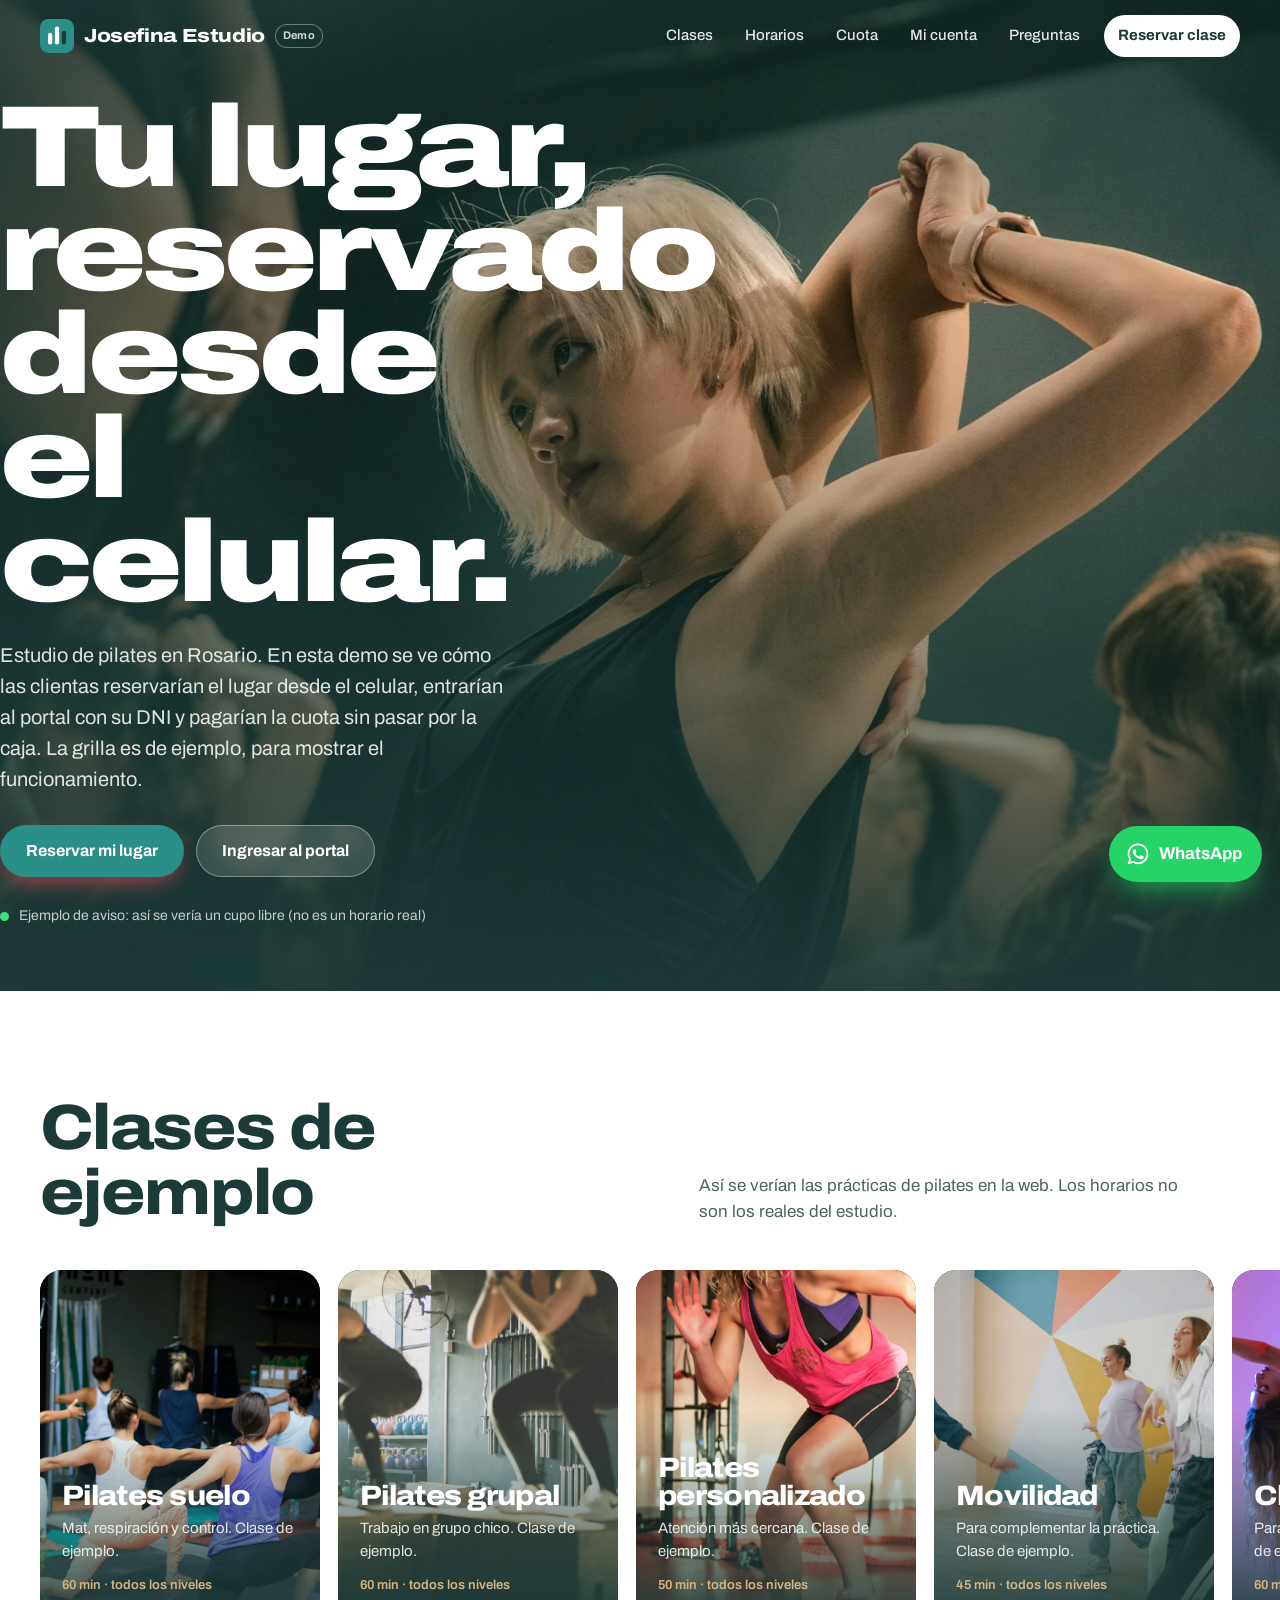
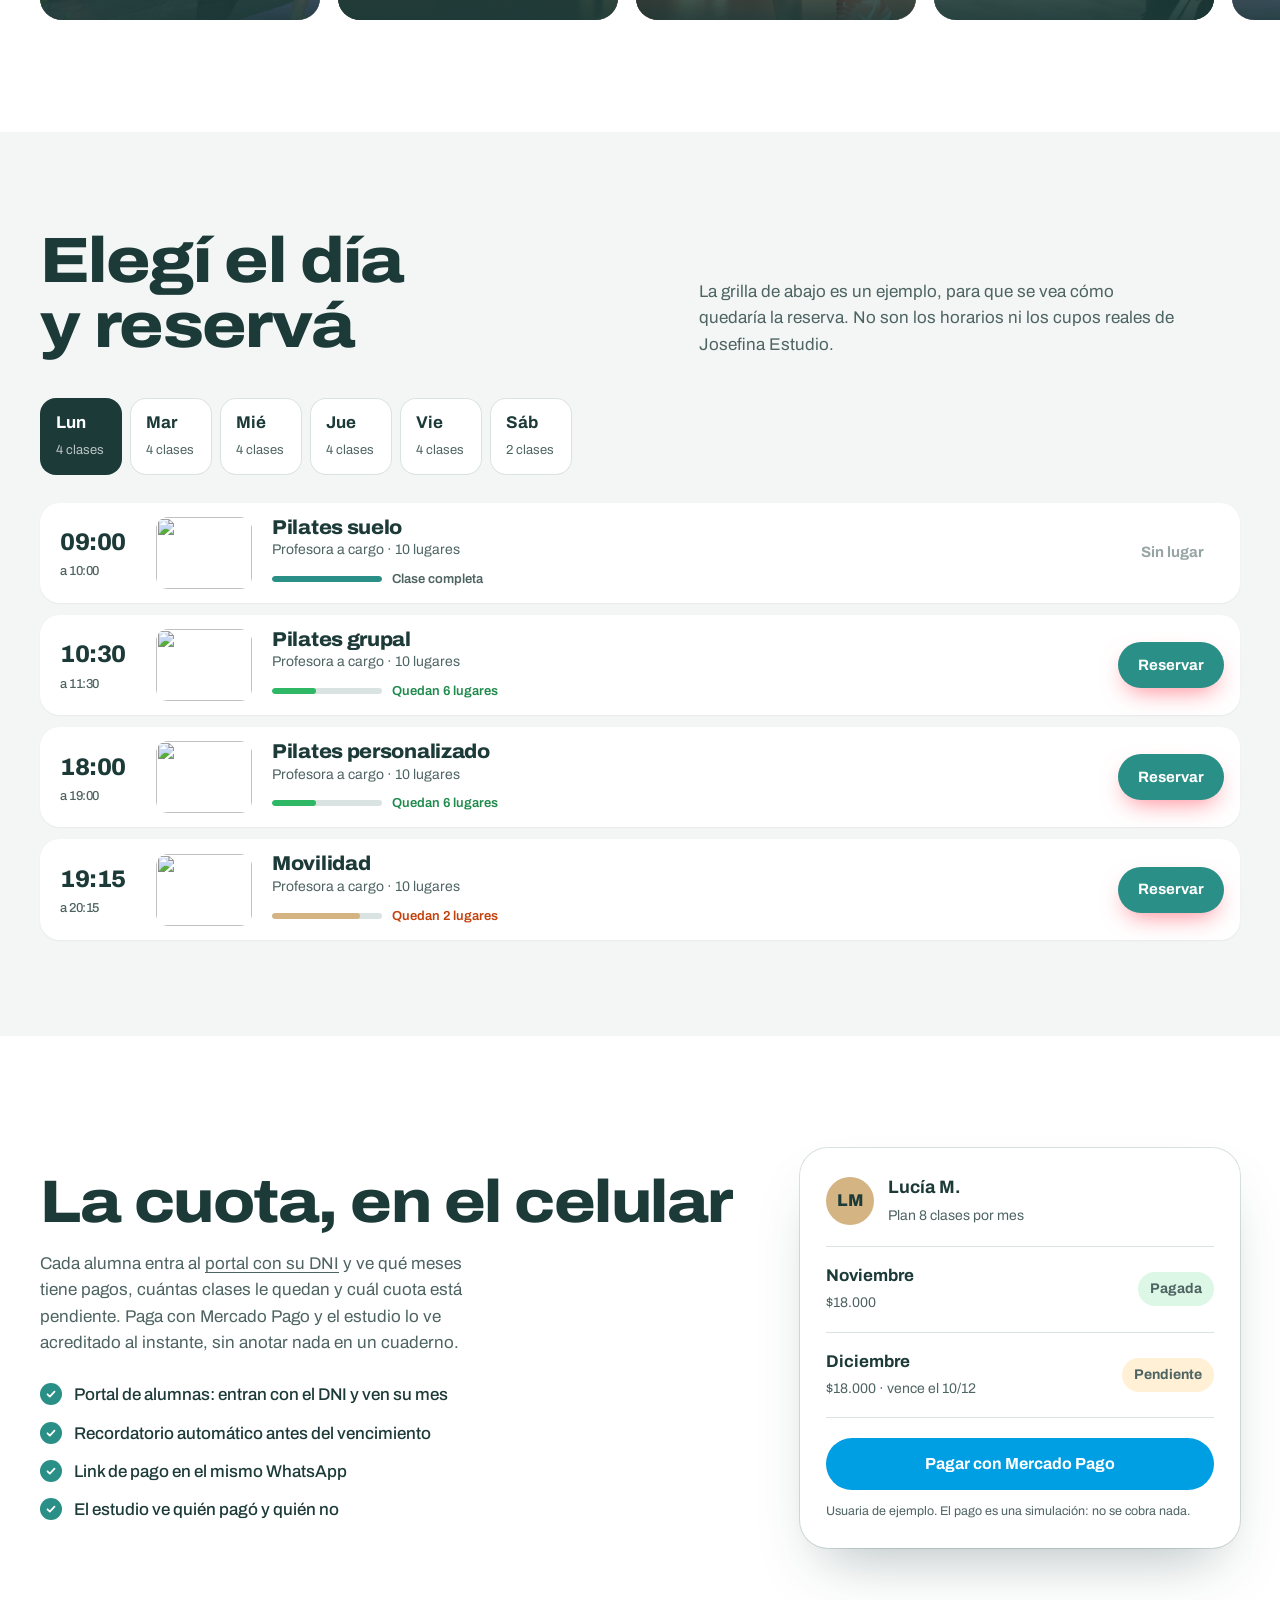
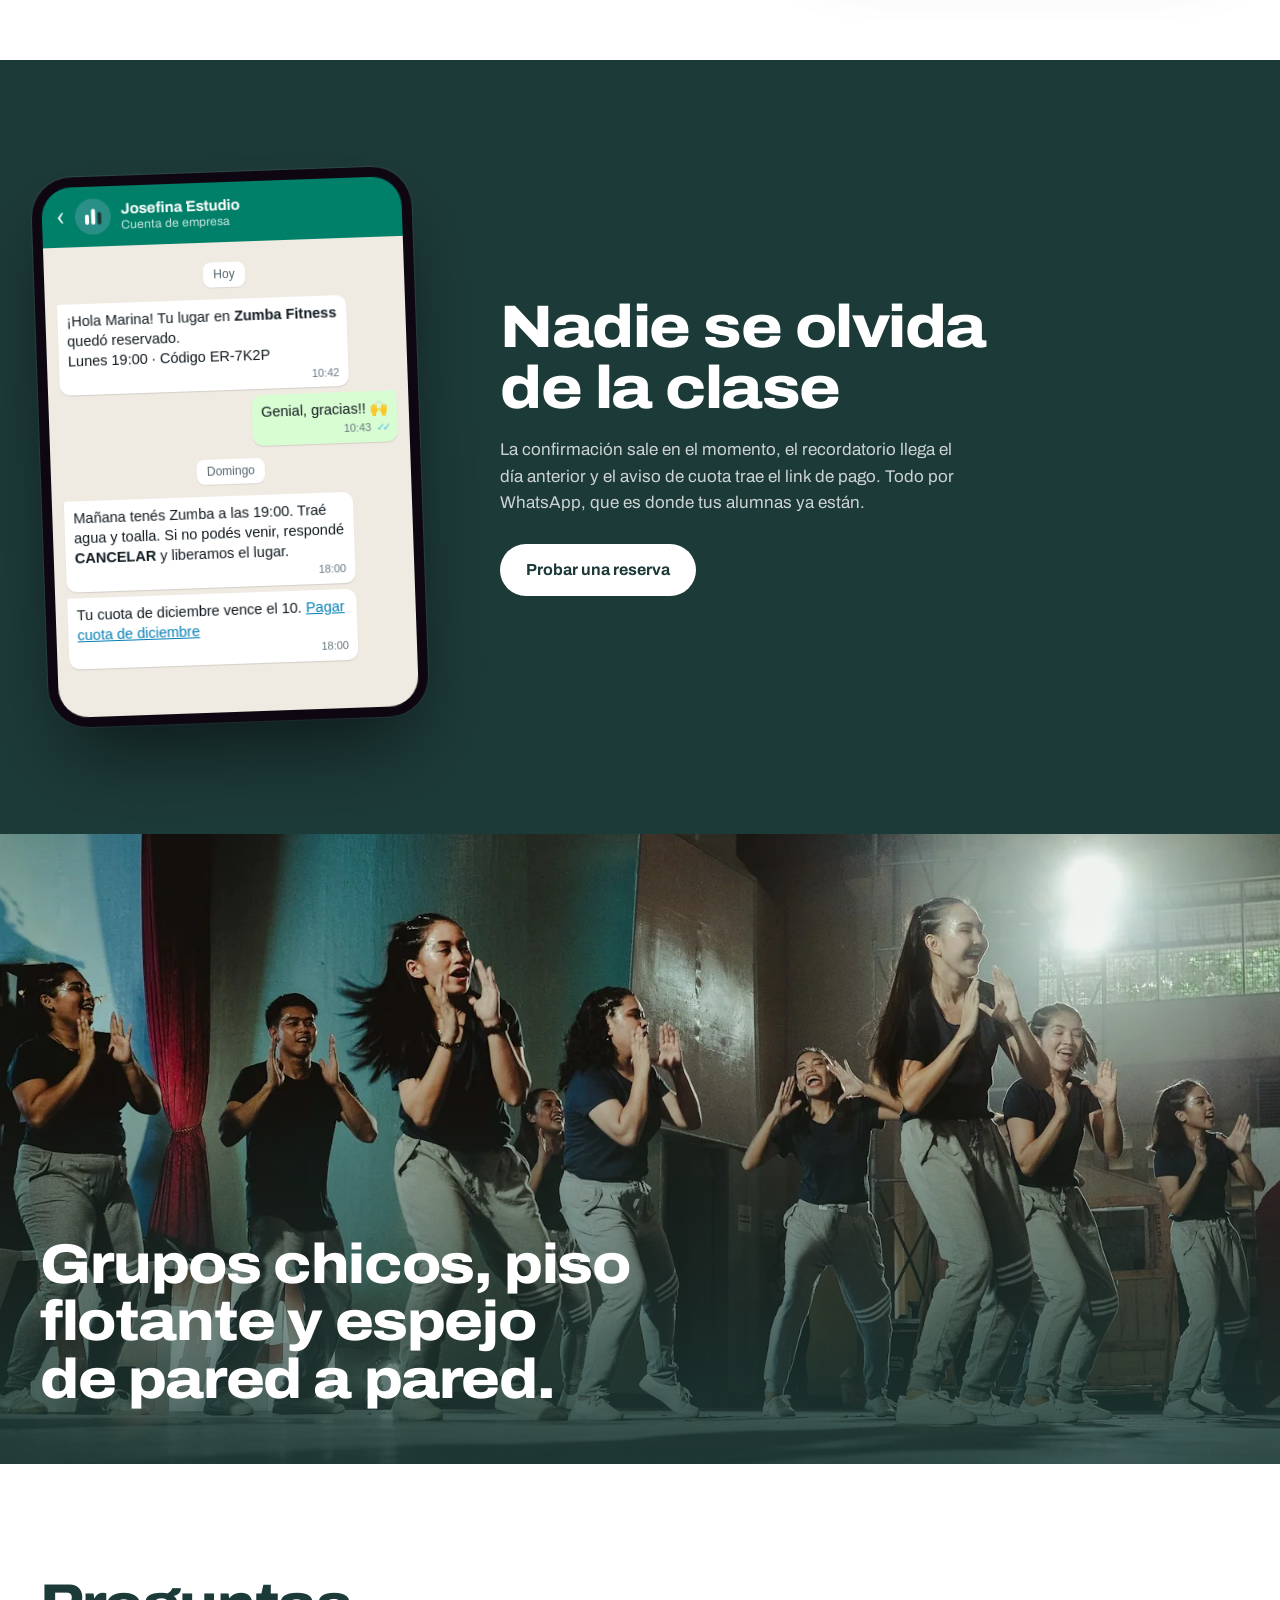
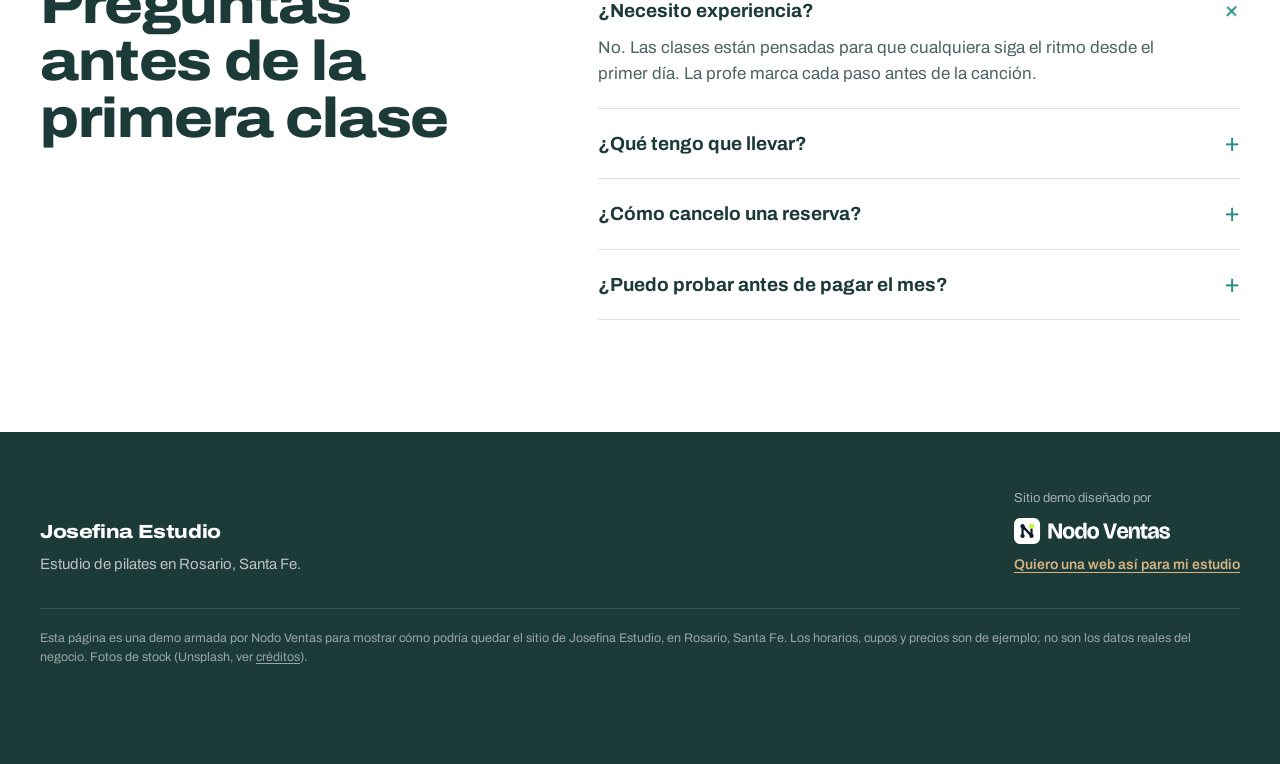
==== index.html @ 0dfffba2 "Demo personalizada de Nodo Ventas: demo-josefina-estudio-rosario" ====
<!DOCTYPE html>
<html lang="es-AR">
<head>
  <meta charset="utf-8">
  <meta name="viewport" content="width=device-width, initial-scale=1, viewport-fit=cover">
  <title>Josefina Estudio · Rosario</title>
  <meta name="description" content="Demo de Nodo Ventas para Josefina Estudio, estudio de pilates en Rosario: reserva desde el celular, portal y cuota. Horarios y precios de ejemplo.">
  <meta name="robots" content="noindex, nofollow">
  <meta name="theme-color" content="#1C3A38">
  <link rel="icon" href="favicon.svg" type="image/svg+xml">
  <link rel="preconnect" href="https://fonts.googleapis.com">
  <link rel="preconnect" href="https://fonts.gstatic.com" crossorigin>
  <link href="https://fonts.googleapis.com/css2?family=Archivo:wdth,wght@62..125,400..900&display=swap" rel="stylesheet">
  <link rel="preload" as="image" href="img/hero.webp">
  <link rel="stylesheet" href="styles.css">
</head>
<body>
  <a class="skip" href="#contenido">Saltar al contenido</a>

  <header class="site-header" id="top">
    <div class="wrap header-inner">
      <a class="brand" href="#inicio" aria-label="Josefina Estudio, inicio">
        <svg class="brand-mark" viewBox="0 0 64 64" aria-hidden="true"><rect width="64" height="64" rx="16" fill="#2A8F86"/><rect x="15" y="26" width="8" height="22" rx="4" fill="#fff"/><rect x="28" y="14" width="8" height="34" rx="4" fill="#fff"/><rect x="41" y="22" width="8" height="26" rx="4" fill="#1C3A38"/></svg>
        <span class="brand-name">Josefina Estudio</span>
      </a>
      <a class="demo-tag" href="oferta/" title="Sitio demo hecho por Nodo Ventas">Demo</a>
      <button class="menu-btn" type="button" aria-expanded="false" aria-controls="nav" aria-label="Abrir menú"><span></span><span></span></button>
      <nav class="nav" id="nav">
        <a href="#clases">Clases</a>
        <a href="#horarios">Horarios</a>
        <a href="#cuota">Cuota</a>
        <a href="mi-cuenta/">Mi cuenta</a>
        <a href="#preguntas">Preguntas</a>
        <a class="nav-cta" href="#horarios">Reservar clase</a>
      </nav>
    </div>
  </header>

  <main id="contenido">
    <section class="hero" id="inicio">
      <img class="hero-img" src="img/hero.webp" alt="Alumna bailando con los brazos en alto en una clase" width="1920" height="1280" fetchpriority="high">
      <div class="hero-shade" aria-hidden="true"></div>
      <div class="wrap hero-inner no-video">
        <div class="hero-copy">
        <h1 class="hero-title"><span>Tu lugar, reservado</span> <span>desde el celular.</span></h1>
        <p class="hero-lead">Estudio de pilates en Rosario. En esta demo se ve cómo las clientas reservarían el lugar desde el celular, entrarían al portal con su DNI y pagarían la cuota sin pasar por la caja. La grilla es de ejemplo, para mostrar el funcionamiento.</p>
        <div class="hero-actions">
          <a class="btn btn-coral" href="#horarios">Reservar mi lugar</a>
          <a class="btn btn-glass" href="mi-cuenta/">Ingresar al portal</a>
        </div>
        <p class="hero-meta"><span class="live-dot" aria-hidden="true"></span> Ejemplo de aviso: así se vería un cupo libre (no es un horario real)</p>
        </div>
      </div>
    </section>

    <section class="clases" id="clases" aria-labelledby="clases-title">
      <div class="wrap section-head">
        <h2 id="clases-title">Clases de ejemplo</h2>
        <p>Así se verían las prácticas de pilates en la web. Los horarios no son los reales del estudio.</p>
      </div>
      <div class="rail" tabindex="0" aria-label="Clases del estudio">
        <article class="class-tile">
          <img src="img/clase-stretch.webp" alt="Alumna en una pausa de estiramiento" loading="lazy" width="1200" height="900">
          <div class="tile-copy"><h3>Pilates suelo</h3><p>Mat, respiración y control. Clase de ejemplo.</p><span class="tile-meta">60 min · todos los niveles</span></div>
        </article>
        <article class="class-tile">
          <img src="img/clase-funcional.webp" alt="Alumna entrenando" loading="lazy" width="1200" height="900">
          <div class="tile-copy"><h3>Pilates grupal</h3><p>Trabajo en grupo chico. Clase de ejemplo.</p><span class="tile-meta">60 min · todos los niveles</span></div>
        </article>
        <article class="class-tile">
          <img src="img/clase-hiit.webp" alt="Alumna en un trabajo de movilidad" loading="lazy" width="1200" height="900">
          <div class="tile-copy"><h3>Pilates personalizado</h3><p>Atención más cercana. Clase de ejemplo.</p><span class="tile-meta">50 min · todos los niveles</span></div>
        </article>
        <article class="class-tile">
          <img src="img/clase-coreo.webp" alt="Grupo en el estudio" loading="lazy" width="1200" height="900">
          <div class="tile-copy"><h3>Movilidad</h3><p>Para complementar la práctica. Clase de ejemplo.</p><span class="tile-meta">45 min · todos los niveles</span></div>
        </article>
        <article class="class-tile">
          <img src="img/clase-latino.webp" alt="Alumnas en el salón" loading="lazy" width="1200" height="900">
          <div class="tile-copy"><h3>Clase inicial</h3><p>Para dar los primeros pasos. Clase de ejemplo.</p><span class="tile-meta">60 min · inicial</span></div>
        </article>
        <article class="class-tile">
          <img src="img/clase-zumba.webp" alt="Grupo en el salón" loading="lazy" width="1200" height="900">
          <div class="tile-copy"><h3>Cierre suave</h3><p>Estiramiento final. Clase de ejemplo.</p><span class="tile-meta">45 min · todos los niveles</span></div>
        </article>
      </div>
    </section>

    <section class="horarios" id="horarios" aria-labelledby="horarios-title">
      <div class="wrap">
        <div class="section-head">
          <h2 id="horarios-title">Elegí el día y reservá</h2>
          <p>La grilla de abajo es un ejemplo, para que se vea cómo quedaría la reserva. No son los horarios ni los cupos reales de Josefina Estudio.</p>
        </div>
        <div class="days" role="tablist" aria-label="Día de la semana" id="days"></div>
        <div class="schedule" id="schedule" role="tabpanel" aria-live="polite"></div>
      </div>
    </section>

    <section class="cuota" id="cuota" aria-labelledby="cuota-title">
      <div class="wrap cuota-grid">
        <div class="cuota-copy">
          <h2 id="cuota-title">La cuota, en el celular</h2>
          <p>Cada alumna entra al <a href="mi-cuenta/">portal con su DNI</a> y ve qué meses tiene pagos, cuántas clases le quedan y cuál cuota está pendiente. Paga con Mercado Pago y el estudio lo ve acreditado al instante, sin anotar nada en un cuaderno.</p>
          <ul class="ticks">
            <li>Portal de alumnas: entran con el DNI y ven su mes</li>
            <li>Recordatorio automático antes del vencimiento</li>
            <li>Link de pago en el mismo WhatsApp</li>
            <li>El estudio ve quién pagó y quién no</li>
          </ul>
        </div>
        <div class="account" aria-label="Cuenta de alumna de ejemplo">
          <div class="account-head">
            <div class="avatar" aria-hidden="true">LM</div>
            <div><strong>Lucía M.</strong><span>Plan 8 clases por mes</span></div>
          </div>
          <div class="fee-row"><div><strong>Noviembre</strong><span>$18.000</span></div><span class="badge badge-ok">Pagada</span></div>
          <div class="fee-row" id="fee-dic"><div><strong>Diciembre</strong><span>$18.000 · vence el 10/12</span></div><span class="badge badge-pend" id="badge-dic">Pendiente</span></div>
          <button class="btn btn-mp" type="button" id="btn-mp">Pagar con Mercado Pago</button>
          <p class="fine-print">Usuaria de ejemplo. El pago es una simulación: no se cobra nada.</p>
        </div>
      </div>
    </section>

    <section class="avisos" aria-labelledby="avisos-title">
      <div class="wrap avisos-grid">
        <div class="phone" aria-hidden="true">
          <div class="wa-top"><span class="wa-back">‹</span><span class="wa-ava"><svg viewBox="0 0 64 64"><rect width="64" height="64" rx="32" fill="#2A8F86"/><rect x="18" y="28" width="7" height="18" rx="3.5" fill="#fff"/><rect x="29" y="18" width="7" height="28" rx="3.5" fill="#fff"/><rect x="40" y="24" width="7" height="22" rx="3.5" fill="#1C3A38"/></svg></span><span class="wa-name"><b>Josefina Estudio</b><small>Cuenta de empresa</small></span></div>
          <div class="wa-body">
            <div class="wa-day">Hoy</div>
            <div class="bubble in"><p>¡Hola Marina! Tu lugar en <b>Zumba Fitness</b> quedó reservado.<br>Lunes 19:00 · Código ER-7K2P</p><time>10:42</time></div>
            <div class="bubble out"><p>Genial, gracias!! 🙌</p><time>10:43 <span class="ticks-blue">✓✓</span></time></div>
            <div class="wa-day">Domingo</div>
            <div class="bubble in"><p>Mañana tenés Zumba a las 19:00. Traé agua y toalla. Si no podés venir, respondé <b>CANCELAR</b> y liberamos el lugar.</p><time>18:00</time></div>
            <div class="bubble in"><p>Tu cuota de diciembre vence el 10. <span class="wa-link">Pagar cuota de diciembre</span></p><time>18:00</time></div>
          </div>
        </div>
        <div class="avisos-copy">
          <h2 id="avisos-title">Nadie se olvida de la clase</h2>
          <p>La confirmación sale en el momento, el recordatorio llega el día anterior y el aviso de cuota trae el link de pago. Todo por WhatsApp, que es donde tus alumnas ya están.</p>
          <a class="btn btn-ink" href="#horarios">Probar una reserva</a>
        </div>
      </div>
    </section>

    <section class="sala" aria-label="El estudio">
      <img src="img/grupo-hiphop.webp" alt="Grupo bailando una coreografía frente al espejo" loading="lazy" width="1600" height="1000">
      <div class="wrap sala-copy">
        <h2>Grupos chicos, piso flotante y espejo de pared a pared.</h2>
      </div>
    </section>

    <section class="faq" id="preguntas" aria-labelledby="faq-title">
      <div class="wrap faq-grid">
        <h2 id="faq-title">Preguntas antes de la primera clase</h2>
        <div>
          <details open><summary>¿Necesito experiencia?</summary><p>No. Las clases están pensadas para que cualquiera siga el ritmo desde el primer día. La profe marca cada paso antes de la canción.</p></details>
          <details><summary>¿Qué tengo que llevar?</summary><p>Zapatillas cómodas, ropa para moverte, agua y una toalla chica. Las colchonetas las pone el estudio.</p></details>
          <details><summary>¿Cómo cancelo una reserva?</summary><p>Respondé CANCELAR al WhatsApp de confirmación hasta 2 horas antes. El lugar se libera para otra alumna.</p></details>
          <details><summary>¿Puedo probar antes de pagar el mes?</summary><p>Sí, la primera clase es de prueba. Reservala como cualquier otra y avisanos que es tu primera vez.</p></details>
        </div>
      </div>
    </section>
  </main>

  <footer class="site-footer">
    <div class="wrap footer-grid">
      <div class="footer-brand">
        <span class="brand-name">Josefina Estudio</span>
        <p>Estudio de pilates en Rosario, Santa Fe.</p>
      </div>
      <div class="made-by">
        <span>Sitio demo diseñado por</span>
        <a href="oferta/" aria-label="Nodo Ventas, ver la oferta"><img src="img/nodo/nodo-ventas-logo-blanco.svg" alt="Nodo Ventas" width="150" height="25"></a>
        <a class="made-link" href="oferta/">Quiero una web así para mi estudio</a>
      </div>
    </div>
    <p class="wrap legal">Esta página es una demo armada por Nodo Ventas para mostrar cómo podría quedar el sitio de Josefina Estudio, en Rosario, Santa Fe. Los horarios, cupos y precios son de ejemplo; no son los datos reales del negocio. Fotos de stock (Unsplash, ver <a href="CREDITS.md">créditos</a>).</p>
  </footer>

  <a class="wa-float" href="https://wa.me/5491100000000?text=Hola%21%20Quiero%20reservar%20una%20clase%20de%20prueba" id="btn-wa" target="_blank" rel="noopener" aria-label="Escribir por WhatsApp">
    <svg viewBox="0 0 32 32" aria-hidden="true"><path fill="currentColor" d="M16 3C9 3 3.3 8.6 3.3 15.6c0 2.4.7 4.7 1.9 6.7L3 29l6.9-2.1c1.9 1 4 1.6 6.1 1.6 7 0 12.7-5.6 12.7-12.6S23 3 16 3zm0 23.2c-1.9 0-3.8-.5-5.4-1.5l-.4-.2-4.1 1.2 1.2-4-.3-.4a10.4 10.4 0 0 1-1.6-5.6C5.4 9.9 10.1 5.3 16 5.3s10.6 4.6 10.6 10.3S21.9 26.2 16 26.2zm5.8-7.7c-.3-.2-1.9-.9-2.2-1-.3-.1-.5-.2-.7.2-.2.3-.8 1-1 1.2-.2.2-.4.2-.7.1-.3-.2-1.3-.5-2.5-1.6-.9-.8-1.6-1.8-1.7-2.1-.2-.3 0-.5.1-.6l.5-.6c.2-.2.2-.3.3-.6.1-.2 0-.4 0-.6l-1-2.4c-.3-.6-.5-.5-.7-.5h-.6c-.2 0-.6.1-.9.4-.3.3-1.2 1.1-1.2 2.7s1.2 3.2 1.4 3.4c.2.2 2.4 3.6 5.8 5 2.9 1.1 3.4.9 4 .8.6-.1 1.9-.8 2.2-1.5.3-.8.3-1.4.2-1.5-.1-.2-.3-.3-.6-.4z"/></svg>
    <span>WhatsApp</span>
  </a>

  <div class="modal" id="modal-reserva" hidden>
    <div class="sheet" role="dialog" aria-modal="true" aria-labelledby="reserva-titulo">
      <button class="sheet-x" type="button" data-close aria-label="Cerrar">×</button>
      <div id="reserva-form">
        <h2 id="reserva-titulo">Reservar lugar</h2>
        <p class="class-resume" id="reserva-resumen"></p>
        <label for="nombre">Tu nombre</label>
        <input id="nombre" name="nombre" autocomplete="name" required placeholder="Marina López">
        <label for="whatsapp">Tu WhatsApp</label>
        <input id="whatsapp" name="whatsapp" inputmode="tel" autocomplete="tel" required placeholder="362 455-0000">
        <button class="btn btn-coral btn-block" type="button" id="btn-confirmar">Confirmar reserva</button>
        <p class="fine-print">Demo: los datos quedan solo en este celular y no se envía ningún mensaje.</p>
      </div>
      <div id="reserva-ok" hidden>
        <div class="ok-head">
          <span class="ok-check" aria-hidden="true"><svg viewBox="0 0 24 24"><path d="M5 12.5l4.2 4.2L19 7" fill="none" stroke="currentColor" stroke-width="2.6" stroke-linecap="round" stroke-linejoin="round"/></svg></span>
          <div><h2>Lugar reservado</h2><p class="class-resume" id="ok-resumen"></p></div>
        </div>
        <p class="wa-label">Este WhatsApp le llega a la alumna:</p>
        <div class="wa-mini">
          <div class="wa-top"><span class="wa-ava"><svg viewBox="0 0 64 64"><rect width="64" height="64" rx="32" fill="#2A8F86"/><rect x="18" y="28" width="7" height="18" rx="3.5" fill="#fff"/><rect x="29" y="18" width="7" height="28" rx="3.5" fill="#fff"/><rect x="40" y="24" width="7" height="22" rx="3.5" fill="#1C3A38"/></svg></span><span class="wa-name"><b>Josefina Estudio</b><small>en línea</small></span></div>
          <div class="wa-body"><div class="bubble in" id="ok-wa"></div></div>
        </div>
        <button class="btn btn-ink btn-block" type="button" data-close>Listo</button>
      </div>
    </div>
  </div>

  <div class="modal" id="modal-pago" hidden>
    <div class="sheet" role="dialog" aria-modal="true" aria-labelledby="pago-titulo">
      <button class="sheet-x" type="button" data-close aria-label="Cerrar">×</button>
      <div id="pago-form">
        <h2 id="pago-titulo">Cuota de diciembre</h2>
        <p class="pay-amount">$18.000</p>
        <p class="class-resume">Plan 8 clases · Josefina Estudio</p>
        <fieldset class="pay-methods">
          <legend>Medio de pago</legend>
          <label><input type="radio" name="pm" checked> Dinero en cuenta de Mercado Pago</label>
          <label><input type="radio" name="pm"> Tarjeta de débito o crédito</label>
        </fieldset>
        <button class="btn btn-mp btn-block" type="button" id="btn-pagar">Pagar $18.000</button>
        <p class="fine-print">Simulación de demo: no se abre un checkout real ni se cobra nada.</p>
      </div>
      <div id="pago-ok" hidden>
        <div class="ok-head">
          <span class="ok-check" aria-hidden="true"><svg viewBox="0 0 24 24"><path d="M5 12.5l4.2 4.2L19 7" fill="none" stroke="currentColor" stroke-width="2.6" stroke-linecap="round" stroke-linejoin="round"/></svg></span>
          <div><h2>Pago aprobado</h2><p class="class-resume">Diciembre quedó acreditado en tu cuenta.</p></div>
        </div>
        <button class="btn btn-ink btn-block" type="button" data-close>Volver</button>
      </div>
    </div>
  </div>

  <script src="app.js"></script>
</body>
</html>
---- styles.css ----
:root {
  --plum: #1C3A38;
  --plum-2: #254C49;
  --coral: #2A8F86;
  --coral-ink: #1F726B;
  --amber: #D4B483;
  --paper: #FFFFFF;
  --mist: #F3F6F5;
  --ink: #1C3A38;
  --ink-soft: #4E6462;
  --line: #D9E3E1;
  --mp: #009EE3;
  --wa: #25D366;
  --font: "Archivo", "Helvetica Neue", Arial, sans-serif;
  --max: 1200px;
  --ease: cubic-bezier(.16, 1, .3, 1);
}
*, *::before, *::after { box-sizing: border-box; }
html { scroll-behavior: smooth; -webkit-text-size-adjust: 100%; }
@media (prefers-reduced-motion: reduce) { html { scroll-behavior: auto; } *, *::before, *::after { animation: none !important; transition: none !important; } }
body { margin: 0; background: var(--paper); color: var(--ink); font-family: var(--font); font-size: 17px; line-height: 1.55; -webkit-font-smoothing: antialiased; font-variation-settings: "wdth" 100; }
::selection { background: var(--coral); color: #fff; }
img { max-width: 100%; display: block; }
a { color: inherit; text-underline-offset: .18em; }
button, input { font: inherit; color: inherit; }
button { cursor: pointer; }
:focus-visible { outline: 3px solid var(--amber); outline-offset: 3px; border-radius: 6px; }
h1, h2, h3 { margin: 0; line-height: 1.02; letter-spacing: -0.025em; font-weight: 800; font-stretch: 112%; font-variation-settings: "wdth" 112; text-wrap: balance; }
p { margin: 0; }
.wrap { width: min(var(--max), calc(100% - 40px)); margin-inline: auto; }
.skip { position: absolute; left: 12px; top: -48px; z-index: 100; background: var(--amber); color: var(--ink); padding: 8px 12px; border-radius: 8px; }
.skip:focus { top: 12px; }

/* header */
.site-header { position: fixed; inset: 0 0 auto; z-index: 40; color: #fff; transition: background .4s var(--ease), box-shadow .4s var(--ease); }
.site-header.solid { background: rgba(36, 16, 43, .92); backdrop-filter: saturate(1.4) blur(14px); box-shadow: 0 1px 0 rgba(255,255,255,.08); }
.header-inner { display: flex; align-items: center; justify-content: space-between; min-height: 72px; gap: 16px; }
.brand { display: inline-flex; align-items: center; gap: 10px; text-decoration: none; }
.brand-mark { width: 34px; height: 34px; }
.brand-name { font-weight: 800; font-size: 19px; letter-spacing: -0.02em; font-variation-settings: "wdth" 118; }
.nav { display: flex; align-items: center; gap: 4px; }
.nav a { text-decoration: none; font-size: 15px; font-weight: 500; padding: 9px 14px; border-radius: 999px; opacity: .88; transition: background .2s, opacity .2s; }
.nav a:hover { opacity: 1; background: rgba(255,255,255,.1); }
.nav .nav-cta { background: #fff; color: var(--plum); font-weight: 700; opacity: 1; margin-left: 6px; }
.nav .nav-cta:hover { background: var(--amber); }
.menu-btn { display: none; width: 44px; height: 44px; border: 0; border-radius: 12px; background: rgba(255,255,255,.12); position: relative; }
.menu-btn span { position: absolute; left: 13px; right: 13px; height: 2px; background: #fff; border-radius: 2px; transition: transform .3s var(--ease); }
.menu-btn span:first-child { top: 17px; } .menu-btn span:last-child { top: 25px; }
.menu-btn[aria-expanded="true"] span:first-child { transform: translateY(4px) rotate(45deg); }
.menu-btn[aria-expanded="true"] span:last-child { transform: translateY(-4px) rotate(-45deg); }
@media (max-width: 860px) {
  .menu-btn { display: block; }
  .nav { position: absolute; top: 72px; left: 12px; right: 12px; flex-direction: column; align-items: stretch; padding: 10px; border-radius: 18px; background: var(--plum); box-shadow: 0 24px 48px rgba(0,0,0,.35); opacity: 0; transform: translateY(-8px); pointer-events: none; transition: opacity .25s var(--ease), transform .25s var(--ease); }
  .nav.open { opacity: 1; transform: none; pointer-events: auto; }
  .nav a { padding: 14px 16px; font-size: 17px; }
  .nav .nav-cta { margin: 6px 0 0; text-align: center; }
}

/* buttons */
.btn { display: inline-flex; align-items: center; justify-content: center; gap: 8px; min-height: 52px; padding: 0 26px; border-radius: 999px; border: 0; font-weight: 700; font-size: 16px; text-decoration: none; transition: transform .2s var(--ease), background .2s, box-shadow .2s; }
.btn:active { transform: scale(.97); }
.btn-coral { background: var(--coral); color: #fff; box-shadow: 0 10px 24px -8px rgba(255,77,94,.7); }
.btn-coral:hover { background: var(--coral-ink); }
.btn-glass { background: rgba(255,255,255,.14); color: #fff; backdrop-filter: blur(8px); box-shadow: inset 0 0 0 1px rgba(255,255,255,.35); }
.btn-glass:hover { background: rgba(255,255,255,.24); }
.btn-ink { background: var(--plum); color: #fff; }
.btn-ink:hover { background: var(--plum-2); }
.btn-mp { background: var(--mp); color: #fff; }
.btn-mp:hover { background: #0088c4; }
.btn-ghost { background: transparent; box-shadow: inset 0 0 0 1.5px var(--line); color: var(--ink); }
.btn-block { width: 100%; }
.btn[disabled] { opacity: .45; cursor: not-allowed; box-shadow: none; }

/* hero */
.hero { position: relative; min-height: 100svh; display: flex; align-items: flex-end; color: #fff; overflow: hidden; background: var(--plum); }
.hero-img { position: absolute; inset: 0; width: 100%; height: 100%; object-fit: cover; object-position: 62% 30%; transform: scale(1.06); animation: settle 1.8s var(--ease) forwards; }
.hero-shade { position: absolute; inset: 0; background: linear-gradient(180deg, rgba(28, 58, 56,.55) 0%, rgba(28, 58, 56,0) 28%, rgba(28, 58, 56,.2) 50%, rgba(28, 58, 56,.94) 100%), linear-gradient(90deg, rgba(28, 58, 56,.7) 0%, rgba(28, 58, 56,0) 65%); }
.hero-inner { position: relative; padding: 96px 0 64px; display: grid; grid-template-columns: 1.15fr minmax(260px, 360px); gap: 40px; align-items: end; width: 100%; }
.hero-video { width: min(100%, 360px); aspect-ratio: 9 / 16; justify-self: end; border-radius: 22px; overflow: hidden; background: #000; box-shadow: 0 28px 60px -18px rgba(0,0,0,.7), 0 0 0 1px rgba(255,255,255,.14); }
.hero-video video { width: 100%; height: 100%; display: block; object-fit: contain; background: #000; }
.hero-copy { min-width: 0; }
.hero-title { font-size: clamp(50px, 9vw, 124px); line-height: .9; letter-spacing: -0.035em; font-weight: 900; font-variation-settings: "wdth" 125; max-width: 11ch; }
.hero-title span { display: inline-block; opacity: 0; transform: translateY(.35em); animation: rise .9s var(--ease) forwards; }
.hero-title span:nth-child(2) { animation-delay: .12s; }
.hero-title span:nth-child(3) { animation-delay: .24s; color: var(--amber); }
.hero-lead { max-width: 46ch; margin-top: 26px; font-size: clamp(17px, 1.6vw, 20px); color: rgba(255,255,255,.86); }
.hero-actions { display: flex; flex-wrap: wrap; gap: 12px; margin-top: 30px; }
.hero-meta { display: flex; align-items: center; gap: 10px; margin-top: 28px; font-size: 14px; color: rgba(255,255,255,.75); }
.live-dot { width: 9px; height: 9px; border-radius: 50%; background: #3BE07A; box-shadow: 0 0 0 0 rgba(59,224,122,.6); animation: pulse 2s infinite; }
@keyframes settle { to { transform: scale(1); } }
@keyframes rise { to { opacity: 1; transform: none; } }
@keyframes pulse { 70% { box-shadow: 0 0 0 10px rgba(59,224,122,0); } 100% { box-shadow: 0 0 0 0 rgba(59,224,122,0); } }

/* sections */
section { scroll-margin-top: 72px; }
.section-head { display: grid; grid-template-columns: 1.1fr 1fr; gap: 24px 64px; align-items: end; margin-bottom: 40px; }
.section-head h2 { font-size: clamp(36px, 5vw, 64px); }
.section-head p { color: var(--ink-soft); max-width: 48ch; }
@media (max-width: 860px) { .section-head { grid-template-columns: 1fr; margin-bottom: 28px; } }

.clases { padding: 104px 0 88px; }
.rail { display: grid; grid-auto-flow: column; grid-auto-columns: minmax(280px, 31%); gap: 18px; overflow-x: auto; scroll-snap-type: x mandatory; padding: 4px max(20px, calc((100% - var(--max)) / 2)) 24px; scroll-padding-inline: max(20px, calc((100% - var(--max)) / 2)); scrollbar-width: thin; scrollbar-color: var(--coral) var(--mist); }
.rail::-webkit-scrollbar { height: 6px; } .rail::-webkit-scrollbar-thumb { background: var(--coral); border-radius: 6px; } .rail::-webkit-scrollbar-track { background: var(--mist); }
@media (max-width: 860px) { .rail { grid-auto-columns: 78%; } }
.class-tile { position: relative; scroll-snap-align: start; border-radius: 22px; overflow: hidden; aspect-ratio: 4 / 5; background: var(--plum); color: #fff; isolation: isolate; }
.class-tile img { position: absolute; inset: 0; width: 100%; height: 100%; object-fit: cover; transition: transform .8s var(--ease); z-index: -1; }
.class-tile::after { content: ""; position: absolute; inset: 0; z-index: -1; background: linear-gradient(180deg, rgba(28, 58, 56,0) 40%, rgba(28, 58, 56,.92) 100%); }
.class-tile:hover img { transform: scale(1.05); }
.tile-copy { position: absolute; inset: auto 0 0; padding: 22px; }
.tile-copy h3 { font-size: 28px; }
.tile-copy p { margin-top: 6px; color: rgba(255,255,255,.85); font-size: 15px; }
.tile-meta { display: inline-block; margin-top: 12px; font-size: 13px; font-weight: 600; color: var(--amber); }

/* horarios */
.horarios { padding: 96px 0; background: var(--mist); }
.days { display: flex; gap: 8px; overflow-x: auto; padding-bottom: 6px; margin-bottom: 22px; scrollbar-width: none; }
.days::-webkit-scrollbar { display: none; }
.day { flex: 0 0 auto; min-width: 82px; padding: 12px 16px; border-radius: 16px; border: 0; background: #fff; color: var(--ink); text-align: left; box-shadow: inset 0 0 0 1px var(--line); transition: background .2s, color .2s; }
.day b { display: block; font-size: 17px; }
.day small { color: var(--ink-soft); font-size: 13px; }
.day[aria-selected="true"] { background: var(--plum); color: #fff; box-shadow: none; }
.day[aria-selected="true"] small { color: rgba(255,255,255,.7); }
.schedule { display: grid; gap: 12px; }
.slot { display: grid; grid-template-columns: 76px 96px 1fr auto; align-items: center; gap: 20px; padding: 14px 16px 14px 20px; border-radius: 20px; background: #fff; box-shadow: 0 1px 2px rgba(28, 58, 56,.06); animation: rise .5s var(--ease) both; opacity: 0; transform: translateY(8px); }
.slot:nth-child(2) { animation-delay: .05s; } .slot:nth-child(3) { animation-delay: .1s; }
.slot-time { font-size: 24px; font-weight: 800; font-variant-numeric: tabular-nums; letter-spacing: -0.02em; }
.slot-time small { display: block; font-size: 13px; font-weight: 500; color: var(--ink-soft); }
.slot img { width: 96px; height: 72px; object-fit: cover; border-radius: 12px; }
.slot h3 { font-size: 20px; letter-spacing: -0.015em; font-variation-settings: "wdth" 105; }
.slot-sub { color: var(--ink-soft); font-size: 14px; margin-top: 2px; }
.spots { display: flex; align-items: center; gap: 10px; margin-top: 8px; font-size: 13px; font-weight: 600; }
.bar { width: 110px; height: 6px; border-radius: 6px; background: var(--line); overflow: hidden; }
.bar i { display: block; height: 100%; background: var(--coral); border-radius: 6px; }
.spots.ok { color: #1F8A4C; } .spots.ok .bar i { background: #2EB866; }
.spots.warn { color: #C2410C; } .spots.warn .bar i { background: var(--amber); }
.spots.full { color: var(--ink-soft); }
.slot .btn { min-height: 46px; padding: 0 20px; font-size: 15px; }
@media (max-width: 720px) {
  .slot { grid-template-columns: 64px 1fr; grid-template-areas: "time info" "btn btn"; gap: 12px 14px; padding: 16px; }
  .slot img { display: none; }
  .slot-time { grid-area: time; font-size: 21px; }
  .slot-info { grid-area: info; }
  .slot .btn { grid-area: btn; width: 100%; }
}

/* cuota */
.cuota { padding: 112px 0; }
.cuota-grid { display: grid; grid-template-columns: 1fr minmax(320px, 440px); gap: 64px; align-items: center; }
.cuota-copy h2, .avisos-copy h2 { font-size: clamp(36px, 5vw, 60px); }
.cuota-copy > p, .avisos-copy > p { margin-top: 18px; color: var(--ink-soft); max-width: 46ch; }
.ticks { list-style: none; padding: 0; margin: 26px 0 0; display: grid; gap: 12px; }
.ticks li { display: flex; gap: 12px; align-items: flex-start; font-weight: 500; }
.ticks li::before { content: ""; flex: 0 0 22px; height: 22px; border-radius: 50%; background: var(--coral) url("data:image/svg+xml,%3Csvg xmlns='http://www.w3.org/2000/svg' viewBox='0 0 24 24'%3E%3Cpath d='M6 12.5l4 4L18 8' fill='none' stroke='white' stroke-width='3' stroke-linecap='round' stroke-linejoin='round'/%3E%3C/svg%3E") center/14px no-repeat; margin-top: 1px; }
.account { background: #fff; border-radius: 28px; padding: 26px; box-shadow: 0 30px 60px -24px rgba(28, 58, 56,.35), 0 0 0 1px var(--line); }
.account-head { display: flex; gap: 14px; align-items: center; padding-bottom: 18px; border-bottom: 1px solid var(--line); }
.account-head strong { display: block; font-size: 18px; } .account-head span { color: var(--ink-soft); font-size: 14px; }
.avatar { width: 48px; height: 48px; border-radius: 50%; display: grid; place-items: center; background: var(--amber); color: var(--plum); font-weight: 800; }
.fee-row { display: flex; justify-content: space-between; align-items: center; padding: 16px 0; border-bottom: 1px solid var(--line); }
.fee-row strong { display: block; } .fee-row span { color: var(--ink-soft); font-size: 14px; }
.badge { font-size: 13px; font-weight: 700; padding: 6px 12px; border-radius: 999px; }
.badge-ok { background: #DDF7E6; color: #136C38; }
.badge-pend { background: #FFF0D6; color: #9A4A00; }
.account .btn-mp { width: 100%; margin-top: 20px; }
.fine-print { font-size: 12.5px; color: var(--ink-soft); margin-top: 12px; }
@media (max-width: 860px) { .cuota-grid { grid-template-columns: 1fr; gap: 40px; } .cuota { padding: 80px 0; } }

/* avisos */
.avisos { padding: 112px 0; background: var(--plum); color: #fff; overflow: hidden; }
.avisos-grid { display: grid; grid-template-columns: minmax(300px, 380px) 1fr; gap: 80px; align-items: center; }
.avisos-copy > p { color: rgba(255,255,255,.78); }
.avisos-copy .btn { margin-top: 28px; background: #fff; color: var(--plum); }
.phone { border-radius: 40px; padding: 10px; background: #0E0711; box-shadow: 0 40px 80px -20px rgba(0,0,0,.6), 0 0 0 1px rgba(255,255,255,.08); transform: rotate(-2deg); }
.phone .wa-top { border-radius: 30px 30px 0 0; }
.phone .wa-body { border-radius: 0 0 30px 30px; min-height: 470px; }
@media (max-width: 860px) { .avisos-grid { grid-template-columns: 1fr; gap: 48px; } .phone { transform: none; max-width: 380px; } .avisos { padding: 80px 0; } }

/* whatsapp look */
.wa-top { display: flex; align-items: center; gap: 10px; padding: 12px 14px; background: #008069; color: #fff; }
.wa-back { font-size: 26px; line-height: 1; opacity: .9; }
.wa-ava { width: 36px; height: 36px; flex: 0 0 36px; } .wa-ava svg { width: 100%; height: 100%; }
.wa-name { display: flex; flex-direction: column; line-height: 1.2; } .wa-name b { font-size: 15px; } .wa-name small { font-size: 12px; opacity: .8; }
.wa-body { background: #EFEAE2; padding: 14px 12px 18px; display: flex; flex-direction: column; gap: 6px; color: #111B21; font-family: -apple-system, "Segoe UI", Roboto, Helvetica, Arial, sans-serif; font-size: 14.5px; line-height: 1.4; }
.wa-day { align-self: center; background: #fff; color: #54656F; font-size: 12px; padding: 4px 10px; border-radius: 8px; margin: 6px 0; box-shadow: 0 1px 1px rgba(0,0,0,.08); }
.bubble { max-width: 86%; padding: 7px 9px 6px; border-radius: 10px; box-shadow: 0 1px 1px rgba(0,0,0,.12); position: relative; }
.bubble.in { align-self: flex-start; background: #fff; border-top-left-radius: 2px; }
.bubble.out { align-self: flex-end; background: #D9FDD3; border-top-right-radius: 2px; }
.bubble time { display: block; text-align: right; font-size: 11px; color: #667781; margin-top: 2px; }
.ticks-blue { color: #53BDEB; letter-spacing: -3px; margin-left: 2px; }
.wa-link { color: #027EB5; text-decoration: underline; }

/* sala */
.sala { position: relative; min-height: 70vh; display: flex; align-items: flex-end; color: #fff; }
.sala img { position: absolute; inset: 0; width: 100%; height: 100%; object-fit: cover; }
.sala::before { content: ""; position: absolute; inset: 0; z-index: 1; background: linear-gradient(0deg, rgba(28, 58, 56,.85), rgba(28, 58, 56,0) 60%); }
.sala-copy { position: relative; z-index: 2; padding-bottom: 56px; }
.sala-copy h2 { font-size: clamp(30px, 4.4vw, 56px); max-width: 18ch; }

/* faq */
.faq { padding: 112px 0; }
.faq-grid { display: grid; grid-template-columns: 1fr 1.3fr; gap: 64px; }
.faq h2 { font-size: clamp(34px, 4.5vw, 56px); }
details { border-bottom: 1px solid var(--line); padding: 20px 0; }
summary { cursor: pointer; font-weight: 700; font-size: 19px; list-style: none; display: flex; justify-content: space-between; gap: 16px; }
summary::-webkit-details-marker { display: none; }
summary::after { content: "+"; font-weight: 400; font-size: 26px; line-height: 1; color: var(--coral); transition: transform .3s var(--ease); }
details[open] summary::after { transform: rotate(45deg); }
details p { margin-top: 10px; color: var(--ink-soft); max-width: 60ch; }
@media (max-width: 860px) { .faq-grid { grid-template-columns: 1fr; gap: 24px; } .faq { padding: 80px 0; } }

/* footer */
.site-footer { background: var(--plum); color: #fff; padding: 56px 0 96px; }
.footer-grid { display: flex; flex-wrap: wrap; justify-content: space-between; gap: 32px; align-items: flex-end; padding-bottom: 32px; border-bottom: 1px solid rgba(255,255,255,.12); }
.footer-brand p { color: rgba(255,255,255,.7); margin-top: 6px; font-size: 15px; }
.made-by { display: grid; gap: 10px; justify-items: start; }
.made-by > span { font-size: 13px; color: rgba(255,255,255,.6); }
.made-by img { height: 26px; width: auto; }
.made-link { font-size: 14px; font-weight: 600; color: var(--amber); }
.legal { font-size: 12.5px; color: rgba(255,255,255,.55); margin-top: 20px; }

/* floating */
.wa-float { position: fixed; right: 18px; bottom: 18px; z-index: 50; display: inline-flex; align-items: center; gap: 8px; height: 56px; padding: 0 20px 0 16px; border-radius: 999px; background: var(--wa); color: #fff; font-weight: 700; text-decoration: none; box-shadow: 0 14px 30px -10px rgba(37,211,102,.8); transition: transform .2s var(--ease); }
.wa-float:hover { transform: translateY(-2px); }
.wa-float svg { width: 26px; height: 26px; }
.demo-chip { position: fixed; left: 14px; bottom: 18px; z-index: 50; font-size: 12px; font-weight: 600; text-decoration: none; padding: 7px 12px; border-radius: 999px; background: rgba(28, 58, 56,.78); color: rgba(255,255,255,.9); backdrop-filter: blur(8px); box-shadow: inset 0 0 0 1px rgba(255,255,255,.18); }
@media (max-width: 520px) { .wa-float span { display: none; } .wa-float { padding: 0; width: 56px; justify-content: center; } }

/* modal */
.modal { position: fixed; inset: 0; z-index: 80; display: grid; place-items: end center; background: rgba(20,8,24,.55); backdrop-filter: blur(4px); padding: 0; }
@media (min-width: 640px) { .modal { place-items: center; padding: 24px; } }
.modal[hidden] { display: none; }
.sheet { position: relative; width: min(460px, 100%); max-height: 92svh; overflow: auto; background: #fff; color: var(--ink); border-radius: 26px 26px 0 0; padding: 30px 24px 26px; animation: sheet .45s var(--ease); }
@media (min-width: 640px) { .sheet { border-radius: 26px; } }
@keyframes sheet { from { transform: translateY(40px); opacity: 0; } }
.sheet h2 { font-size: 28px; }
.sheet-x { position: absolute; right: 14px; top: 14px; width: 38px; height: 38px; border-radius: 50%; border: 0; background: var(--mist); font-size: 22px; line-height: 1; }
.class-resume { color: var(--ink-soft); margin-top: 6px; }
.sheet label { display: block; font-weight: 600; font-size: 14px; margin: 18px 0 6px; }
.sheet input:not([type="radio"]) { width: 100%; height: 52px; border-radius: 14px; border: 1.5px solid var(--line); padding: 0 16px; font-size: 16px; background: #fff; }
.sheet input:focus { outline: none; border-color: var(--coral); box-shadow: 0 0 0 4px rgba(255,77,94,.15); }
.sheet .btn-block { margin-top: 22px; }
.ok-head { display: flex; gap: 14px; align-items: center; }
.ok-check { width: 52px; height: 52px; flex: 0 0 52px; border-radius: 50%; background: #2EB866; color: #fff; display: grid; place-items: center; animation: pop .5s var(--ease); }
.ok-check svg { width: 28px; height: 28px; }
@keyframes pop { from { transform: scale(.4); opacity: 0; } }
.wa-label { margin: 22px 0 8px; font-size: 13px; font-weight: 600; color: var(--ink-soft); }
.wa-mini { border-radius: 18px; overflow: hidden; box-shadow: 0 0 0 1px var(--line); }
.wa-mini .wa-body { min-height: 0; }
.wa-mini .bubble { animation: rise .5s .25s var(--ease) both; opacity: 0; transform: translateY(8px); }
.pay-amount { font-size: 44px; font-weight: 800; letter-spacing: -0.03em; margin-top: 10px; font-variant-numeric: tabular-nums; }
.pay-methods { border: 0; padding: 0; margin: 18px 0 0; display: grid; gap: 8px; }
.pay-methods legend { font-weight: 600; font-size: 14px; margin-bottom: 8px; }
.pay-methods label { margin: 0; display: flex; gap: 10px; align-items: center; padding: 14px; border-radius: 14px; box-shadow: inset 0 0 0 1.5px var(--line); font-weight: 500; }
.pay-methods label:has(input:checked) { box-shadow: inset 0 0 0 2px var(--mp); }
.pay-methods input { accent-color: var(--mp); }
.btn.loading { pointer-events: none; opacity: .8; }
.btn.loading::after { content: ""; width: 16px; height: 16px; border-radius: 50%; border: 2px solid rgba(255,255,255,.5); border-top-color: #fff; animation: spin .7s linear infinite; }
@keyframes spin { to { transform: rotate(360deg); } }

.demo-tag { margin-right: auto; margin-left: -6px; font-size: 11px; font-weight: 700; letter-spacing: .02em; text-decoration: none; padding: 3px 8px; border-radius: 999px; color: rgba(255,255,255,.8); box-shadow: inset 0 0 0 1px rgba(255,255,255,.35); }
.demo-tag:hover { color: #fff; box-shadow: inset 0 0 0 1px #fff; }
@media (max-width: 900px) {
  .hero { min-height: 0; align-items: stretch; overflow: hidden; }
  .hero-inner { grid-template-columns: 1fr; justify-items: center; padding: 88px 0 48px; gap: 28px; }
  .hero-video { width: min(100%, calc(68svh * 9 / 16), 380px); justify-self: center; }
  .hero-copy { width: 100%; }
}
@media (max-width: 600px) { .hero-img { object-position: 58% 18%; } }

.hero-inner.no-video { grid-template-columns: minmax(0, 34rem); }
@media (max-width: 860px) { .hero-inner.no-video { grid-template-columns: 1fr; } }
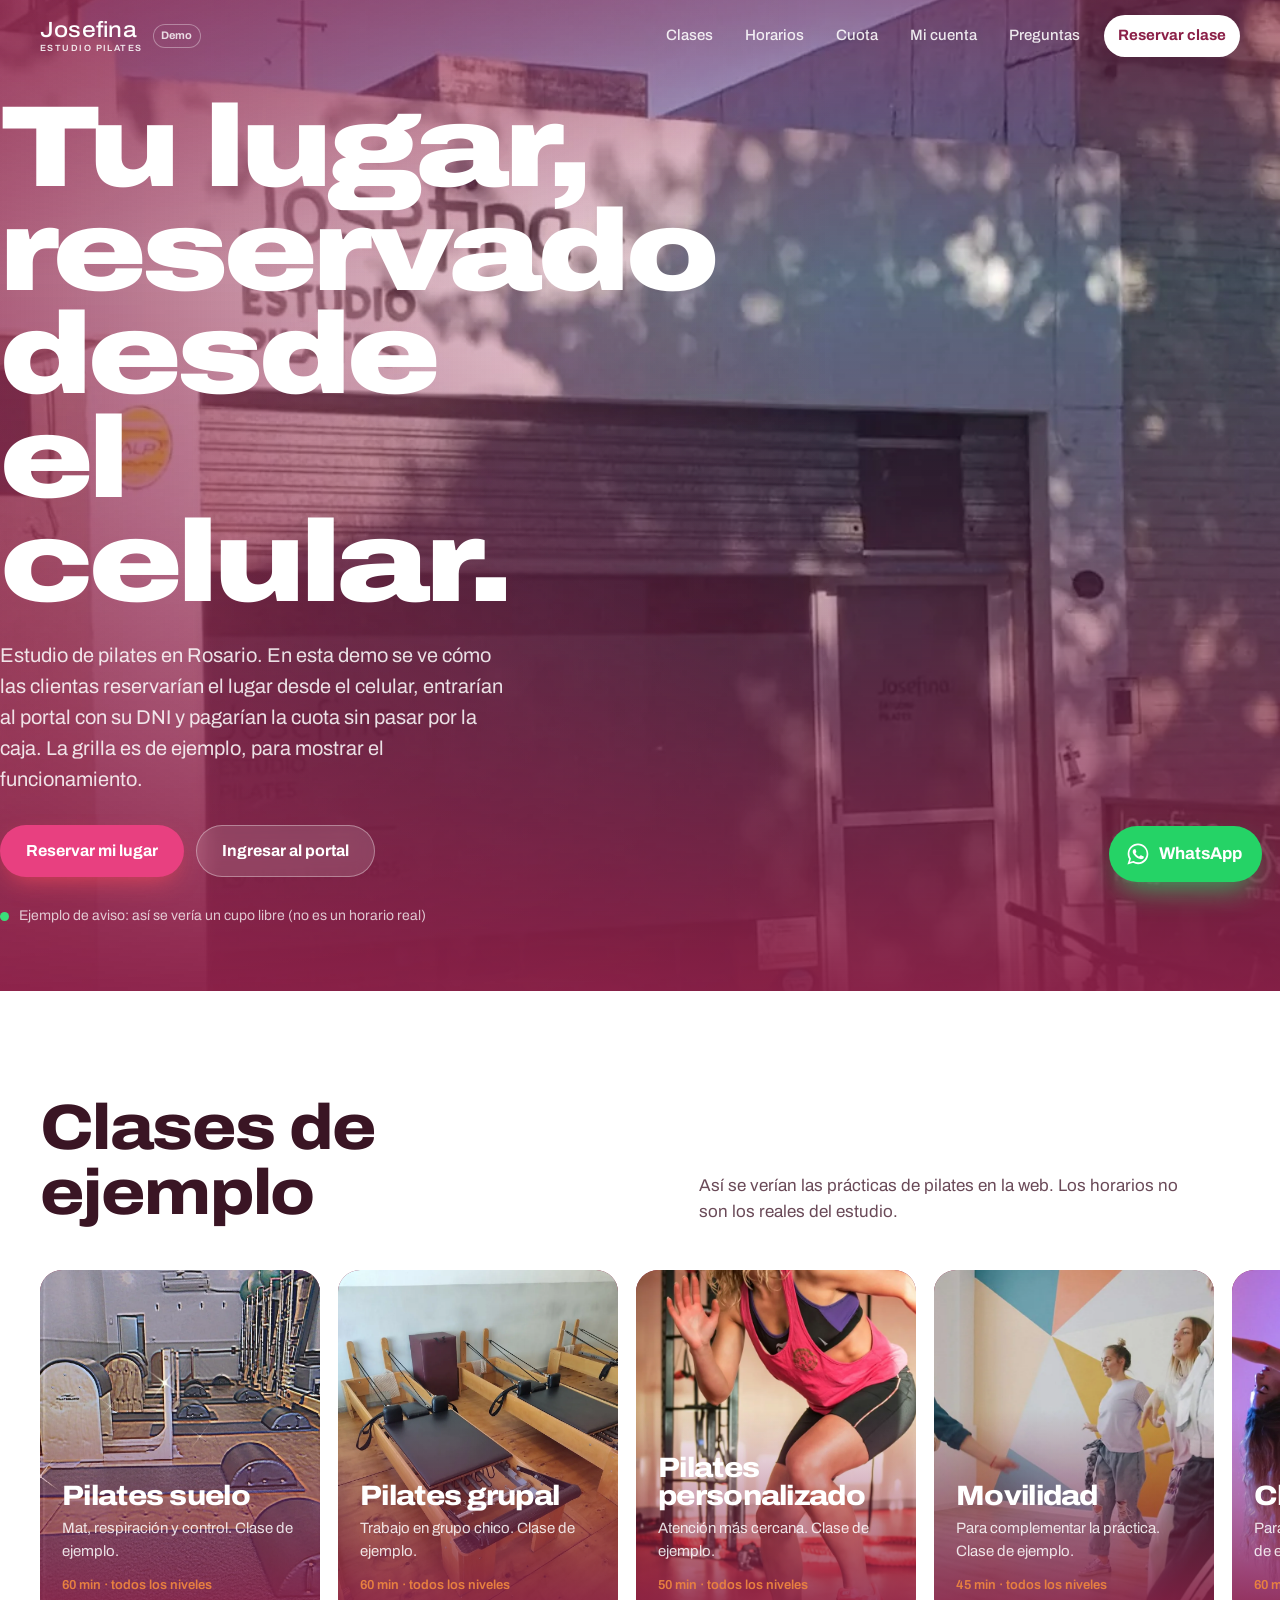
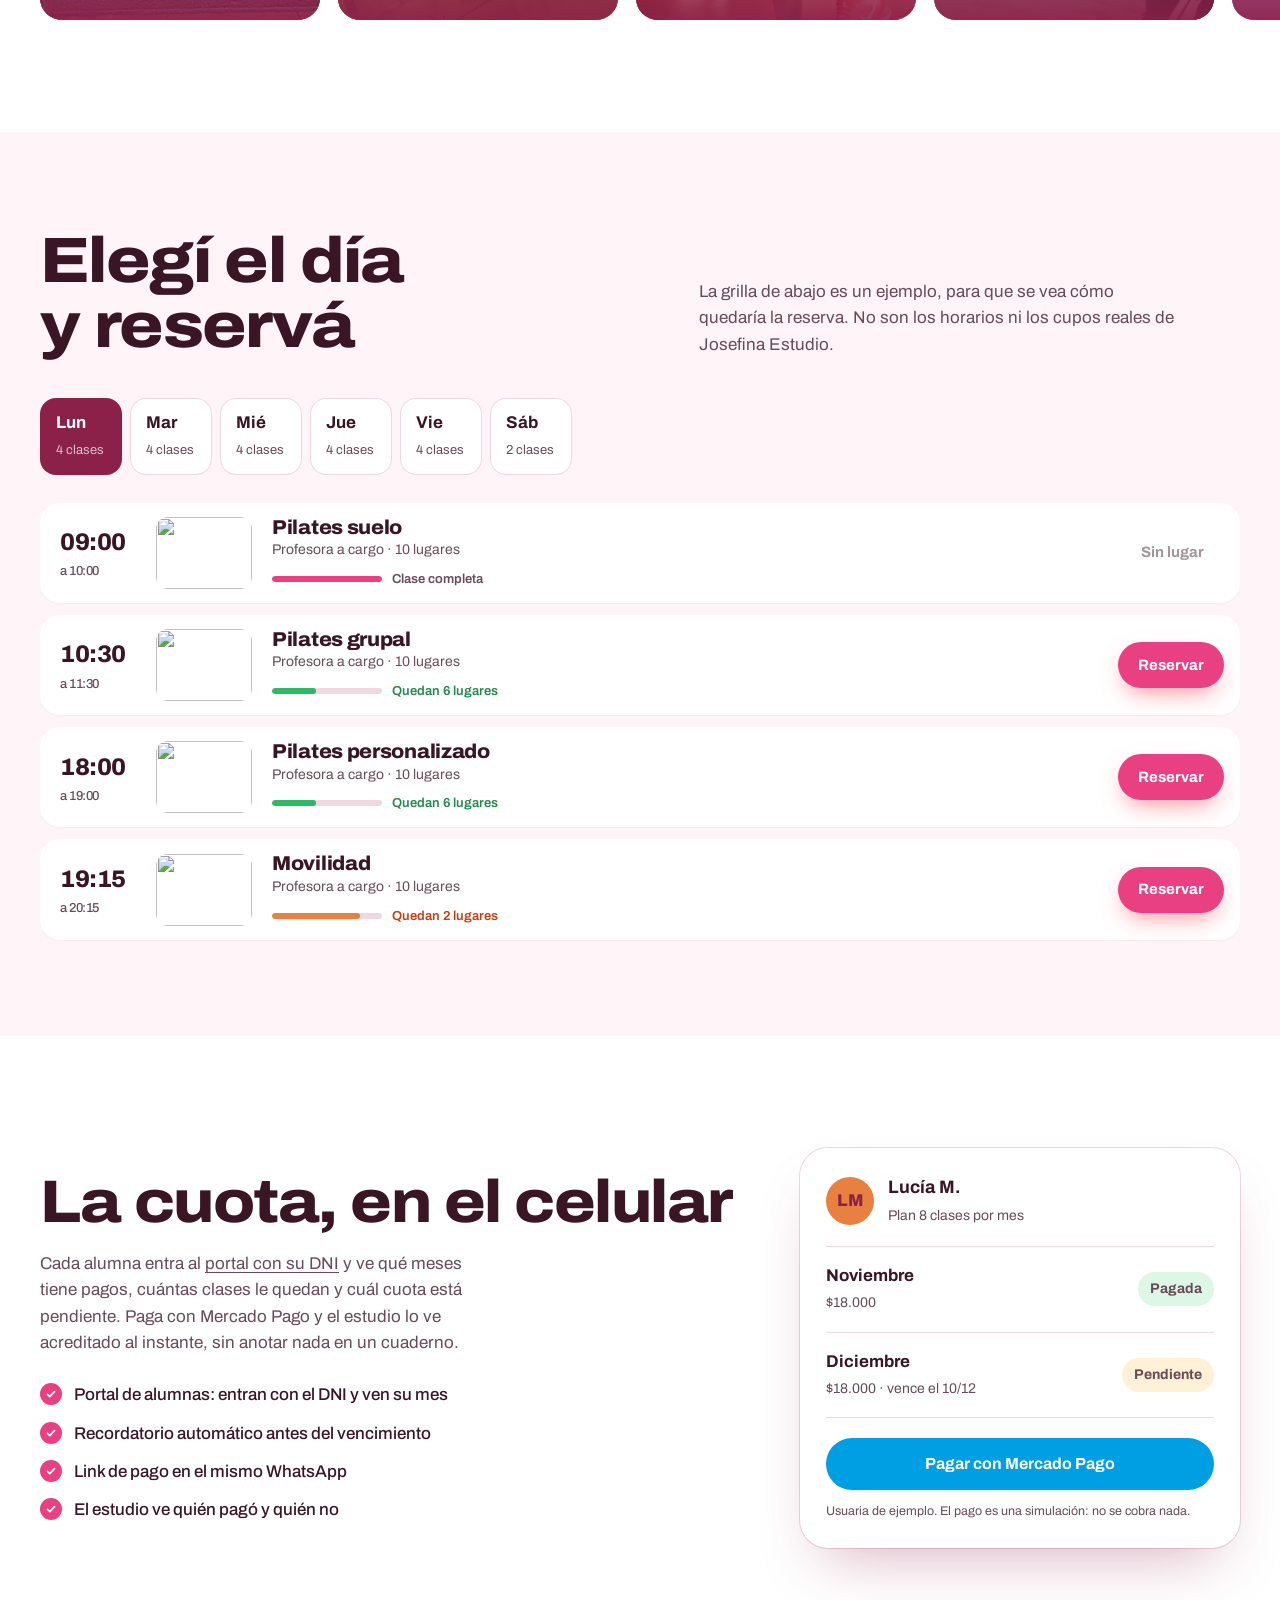
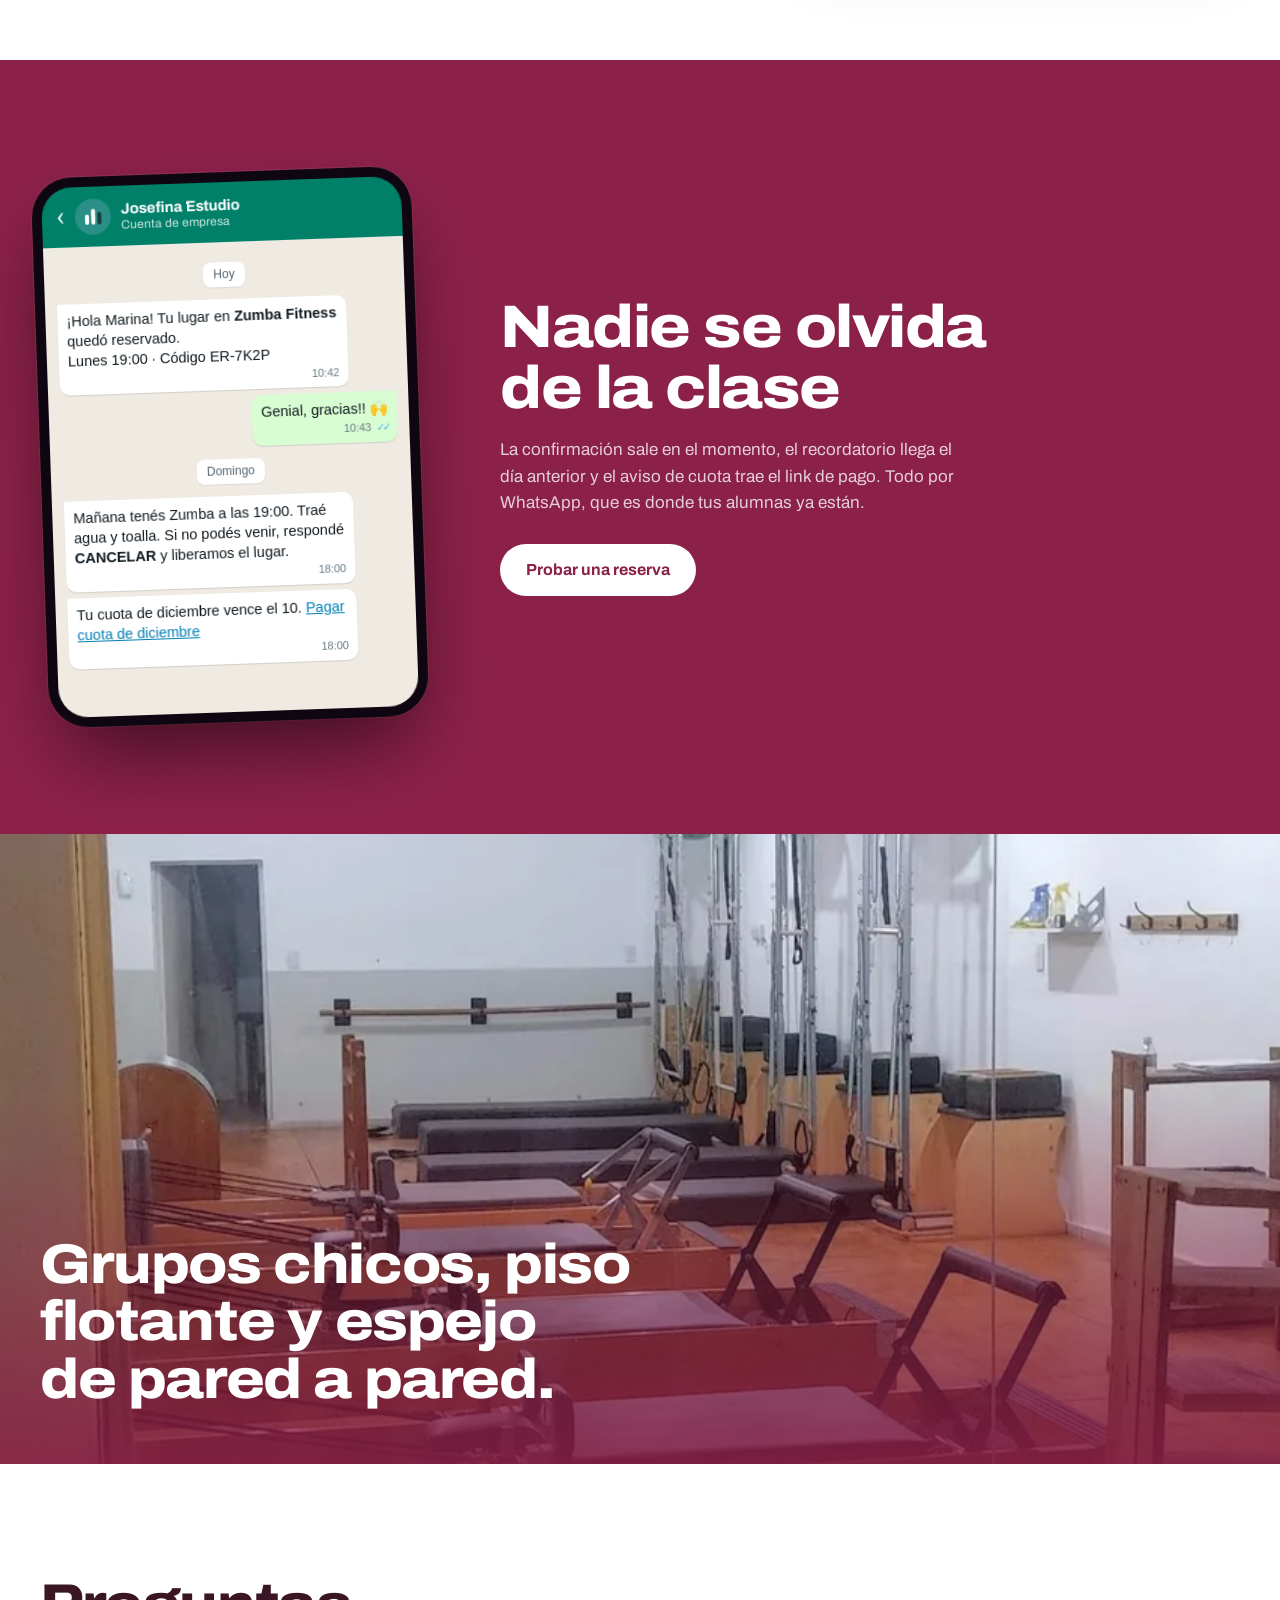
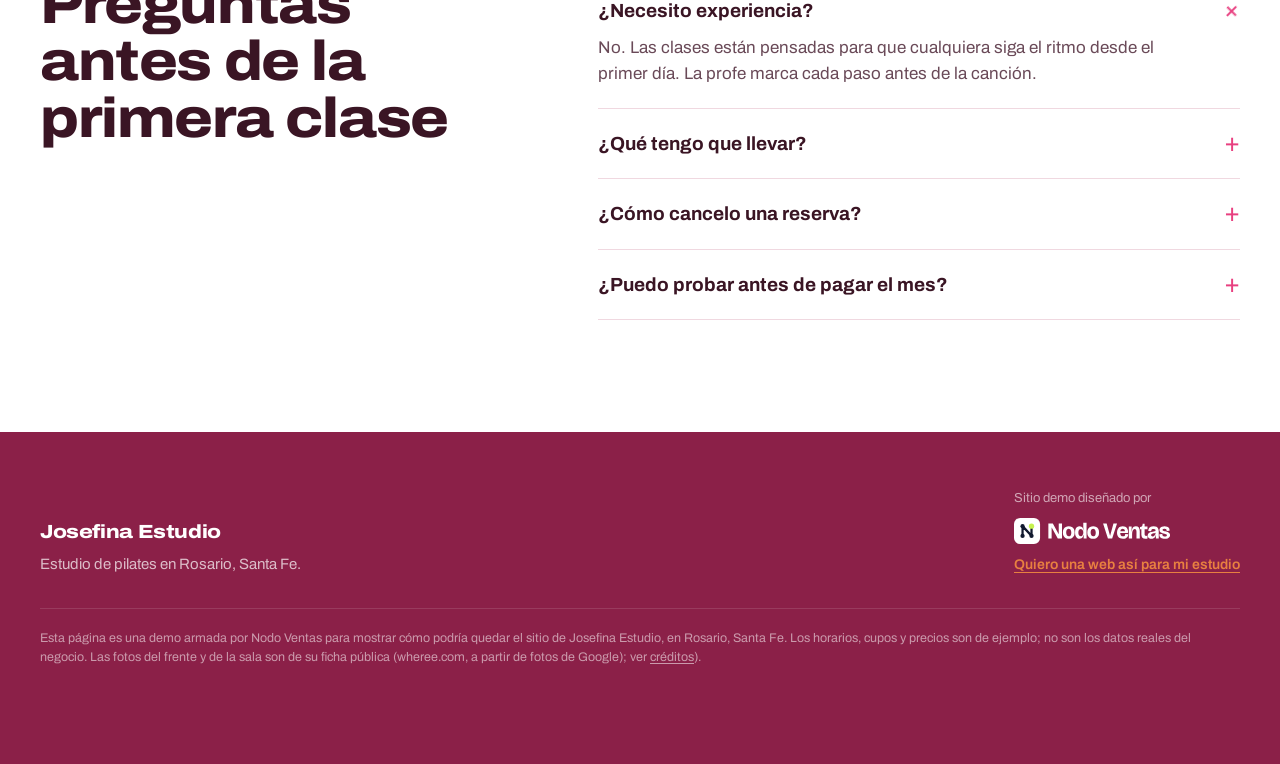
==== commit d5507738: "Branding real del negocio: logo, colores y fotos públicas" ====
--- a/index.html
+++ b/index.html
@@ -6,8 +6,8 @@
   <title>Josefina Estudio · Rosario</title>
   <meta name="description" content="Demo de Nodo Ventas para Josefina Estudio, estudio de pilates en Rosario: reserva desde el celular, portal y cuota. Horarios y precios de ejemplo.">
   <meta name="robots" content="noindex, nofollow">
-  <meta name="theme-color" content="#1C3A38">
-  <link rel="icon" href="favicon.svg" type="image/svg+xml">
+  <meta name="theme-color" content="#8B2048">
+  <link rel="icon" href="img/brand/favicon.png" type="image/png">
   <link rel="preconnect" href="https://fonts.googleapis.com">
   <link rel="preconnect" href="https://fonts.gstatic.com" crossorigin>
   <link href="https://fonts.googleapis.com/css2?family=Archivo:wdth,wght@62..125,400..900&display=swap" rel="stylesheet">
@@ -20,8 +20,7 @@
   <header class="site-header" id="top">
     <div class="wrap header-inner">
       <a class="brand" href="#inicio" aria-label="Josefina Estudio, inicio">
-        <svg class="brand-mark" viewBox="0 0 64 64" aria-hidden="true"><rect width="64" height="64" rx="16" fill="#2A8F86"/><rect x="15" y="26" width="8" height="22" rx="4" fill="#fff"/><rect x="28" y="14" width="8" height="34" rx="4" fill="#fff"/><rect x="41" y="22" width="8" height="26" rx="4" fill="#1C3A38"/></svg>
-        <span class="brand-name">Josefina Estudio</span>
+        <span class="brand-wordmark" aria-hidden="true"><span class="wm-name">Josefina</span><span class="wm-sub">Estudio Pilates</span></span>
       </a>
       <a class="demo-tag" href="oferta/" title="Sitio demo hecho por Nodo Ventas">Demo</a>
       <button class="menu-btn" type="button" aria-expanded="false" aria-controls="nav" aria-label="Abrir menú"><span></span><span></span></button>
@@ -38,7 +37,7 @@
 
   <main id="contenido">
     <section class="hero" id="inicio">
-      <img class="hero-img" src="img/hero.webp" alt="Alumna bailando con los brazos en alto en una clase" width="1920" height="1280" fetchpriority="high">
+      <img class="hero-img" style="object-position: 50% 28%" src="img/brand/hero.webp" alt="Frente de Josefina Estudio Pilates en Castellanos 1508, Rosario" width="1920" height="1280" fetchpriority="high">
       <div class="hero-shade" aria-hidden="true"></div>
       <div class="wrap hero-inner no-video">
         <div class="hero-copy">
@@ -60,11 +59,11 @@
       </div>
       <div class="rail" tabindex="0" aria-label="Clases del estudio">
         <article class="class-tile">
-          <img src="img/clase-stretch.webp" alt="Alumna en una pausa de estiramiento" loading="lazy" width="1200" height="900">
+          <img src="img/brand/foto-sala.webp" alt="Sala de pilates de Josefina Estudio" loading="lazy" width="1200" height="900">
           <div class="tile-copy"><h3>Pilates suelo</h3><p>Mat, respiración y control. Clase de ejemplo.</p><span class="tile-meta">60 min · todos los niveles</span></div>
         </article>
         <article class="class-tile">
-          <img src="img/clase-funcional.webp" alt="Alumna entrenando" loading="lazy" width="1200" height="900">
+          <img src="img/brand/foto-reformer.webp" alt="Camas de pilates reformer en Josefina Estudio" loading="lazy" width="1200" height="900">
           <div class="tile-copy"><h3>Pilates grupal</h3><p>Trabajo en grupo chico. Clase de ejemplo.</p><span class="tile-meta">60 min · todos los niveles</span></div>
         </article>
         <article class="class-tile">
@@ -144,7 +143,7 @@
     </section>
 
     <section class="sala" aria-label="El estudio">
-      <img src="img/grupo-hiphop.webp" alt="Grupo bailando una coreografía frente al espejo" loading="lazy" width="1600" height="1000">
+      <img src="img/brand/foto-vidriera.webp" alt="Vidriera de Josefina Estudio, con las camas de pilates a la vista" loading="lazy" width="1600" height="1000">
       <div class="wrap sala-copy">
         <h2>Grupos chicos, piso flotante y espejo de pared a pared.</h2>
       </div>
@@ -175,7 +174,7 @@
         <a class="made-link" href="oferta/">Quiero una web así para mi estudio</a>
       </div>
     </div>
-    <p class="wrap legal">Esta página es una demo armada por Nodo Ventas para mostrar cómo podría quedar el sitio de Josefina Estudio, en Rosario, Santa Fe. Los horarios, cupos y precios son de ejemplo; no son los datos reales del negocio. Fotos de stock (Unsplash, ver <a href="CREDITS.md">créditos</a>).</p>
+    <p class="wrap legal">Esta página es una demo armada por Nodo Ventas para mostrar cómo podría quedar el sitio de Josefina Estudio, en Rosario, Santa Fe. Los horarios, cupos y precios son de ejemplo; no son los datos reales del negocio. Las fotos del frente y de la sala son de su ficha pública (wheree.com, a partir de fotos de Google); ver <a href="CREDITS.md">créditos</a>).</p>
   </footer>
 
   <a class="wa-float" href="https://wa.me/5491100000000?text=Hola%21%20Quiero%20reservar%20una%20clase%20de%20prueba" id="btn-wa" target="_blank" rel="noopener" aria-label="Escribir por WhatsApp">
--- a/styles.css
+++ b/styles.css
@@ -1,14 +1,14 @@
 :root {
-  --plum: #1C3A38;
-  --plum-2: #254C49;
-  --coral: #2A8F86;
-  --coral-ink: #1F726B;
-  --amber: #D4B483;
+  --plum: #8B2048;
+  --plum-2: #C22A66;
+  --coral: #E84080;
+  --coral-ink: #C83068;
+  --amber: #E88040;
   --paper: #FFFFFF;
-  --mist: #F3F6F5;
-  --ink: #1C3A38;
-  --ink-soft: #4E6462;
-  --line: #D9E3E1;
+  --mist: #FFF5F8;
+  --ink: #3A1524;
+  --ink-soft: #6A4A58;
+  --line: #F0D8E0;
   --mp: #009EE3;
   --wa: #25D366;
   --font: "Archivo", "Helvetica Neue", Arial, sans-serif;
@@ -33,11 +33,28 @@
 
 /* header */
 .site-header { position: fixed; inset: 0 0 auto; z-index: 40; color: #fff; transition: background .4s var(--ease), box-shadow .4s var(--ease); }
-.site-header.solid { background: rgba(36, 16, 43, .92); backdrop-filter: saturate(1.4) blur(14px); box-shadow: 0 1px 0 rgba(255,255,255,.08); }
+.site-header.solid { background: rgba(139, 32, 72, .92); backdrop-filter: saturate(1.4) blur(14px); box-shadow: 0 1px 0 rgba(255,255,255,.08); }
 .header-inner { display: flex; align-items: center; justify-content: space-between; min-height: 72px; gap: 16px; }
 .brand { display: inline-flex; align-items: center; gap: 10px; text-decoration: none; }
 .brand-mark { width: 34px; height: 34px; }
 .brand-name { font-weight: 800; font-size: 19px; letter-spacing: -0.02em; font-variation-settings: "wdth" 118; }
+
+/* branding real */
+.brand-logo { display: block; height: 44px; width: auto; max-width: 200px; object-fit: contain; }
+.brand-logo.round { height: 48px; width: 48px; max-width: 48px; border-radius: 50%; background: #fff; object-fit: cover; box-shadow: 0 0 0 1px rgba(255,255,255,.18); }
+.brand-logo.tile { height: 52px; width: auto; max-width: 168px; border-radius: 8px; background: #fff; padding: 3px 5px; object-fit: contain; }
+.brand-wordmark { display: flex; flex-direction: column; justify-content: center; line-height: 1; color: #fff; text-decoration: none; }
+.brand-wordmark .wm-name { font-weight: 500; font-size: 22px; letter-spacing: 0.01em; font-variation-settings: "wdth" 110; }
+.brand-wordmark .wm-sub { font-size: 9px; font-weight: 600; letter-spacing: 0.16em; text-transform: uppercase; opacity: .88; margin-top: 3px; }
+.brand-wordmark.gm .wm-name { font-weight: 800; font-size: 24px; letter-spacing: -0.04em; text-transform: lowercase; font-variation-settings: "wdth" 125; }
+.brand-wordmark.gm .wm-sub { letter-spacing: 0.22em; font-weight: 600; font-size: 9px; }
+@media (max-width: 860px) {
+  .brand-logo { height: 38px; max-width: 150px; }
+  .brand-logo.round { height: 42px; width: 42px; max-width: 42px; }
+  .brand-logo.tile { height: 48px; max-width: 150px; }
+  .brand-wordmark .wm-name { font-size: 20px; }
+}
+
 .nav { display: flex; align-items: center; gap: 4px; }
 .nav a { text-decoration: none; font-size: 15px; font-weight: 500; padding: 9px 14px; border-radius: 999px; opacity: .88; transition: background .2s, opacity .2s; }
 .nav a:hover { opacity: 1; background: rgba(255,255,255,.1); }
@@ -74,7 +91,7 @@
 /* hero */
 .hero { position: relative; min-height: 100svh; display: flex; align-items: flex-end; color: #fff; overflow: hidden; background: var(--plum); }
 .hero-img { position: absolute; inset: 0; width: 100%; height: 100%; object-fit: cover; object-position: 62% 30%; transform: scale(1.06); animation: settle 1.8s var(--ease) forwards; }
-.hero-shade { position: absolute; inset: 0; background: linear-gradient(180deg, rgba(28, 58, 56,.55) 0%, rgba(28, 58, 56,0) 28%, rgba(28, 58, 56,.2) 50%, rgba(28, 58, 56,.94) 100%), linear-gradient(90deg, rgba(28, 58, 56,.7) 0%, rgba(28, 58, 56,0) 65%); }
+.hero-shade { position: absolute; inset: 0; background: linear-gradient(180deg, rgba(139, 32, 72,.55) 0%, rgba(139, 32, 72,0) 28%, rgba(139, 32, 72,.2) 50%, rgba(139, 32, 72,.94) 100%), linear-gradient(90deg, rgba(139, 32, 72,.7) 0%, rgba(139, 32, 72,0) 65%); }
 .hero-inner { position: relative; padding: 96px 0 64px; display: grid; grid-template-columns: 1.15fr minmax(260px, 360px); gap: 40px; align-items: end; width: 100%; }
 .hero-video { width: min(100%, 360px); aspect-ratio: 9 / 16; justify-self: end; border-radius: 22px; overflow: hidden; background: #000; box-shadow: 0 28px 60px -18px rgba(0,0,0,.7), 0 0 0 1px rgba(255,255,255,.14); }
 .hero-video video { width: 100%; height: 100%; display: block; object-fit: contain; background: #000; }
@@ -104,7 +121,7 @@
 @media (max-width: 860px) { .rail { grid-auto-columns: 78%; } }
 .class-tile { position: relative; scroll-snap-align: start; border-radius: 22px; overflow: hidden; aspect-ratio: 4 / 5; background: var(--plum); color: #fff; isolation: isolate; }
 .class-tile img { position: absolute; inset: 0; width: 100%; height: 100%; object-fit: cover; transition: transform .8s var(--ease); z-index: -1; }
-.class-tile::after { content: ""; position: absolute; inset: 0; z-index: -1; background: linear-gradient(180deg, rgba(28, 58, 56,0) 40%, rgba(28, 58, 56,.92) 100%); }
+.class-tile::after { content: ""; position: absolute; inset: 0; z-index: -1; background: linear-gradient(180deg, rgba(139, 32, 72,0) 40%, rgba(139, 32, 72,.92) 100%); }
 .class-tile:hover img { transform: scale(1.05); }
 .tile-copy { position: absolute; inset: auto 0 0; padding: 22px; }
 .tile-copy h3 { font-size: 28px; }
@@ -121,7 +138,7 @@
 .day[aria-selected="true"] { background: var(--plum); color: #fff; box-shadow: none; }
 .day[aria-selected="true"] small { color: rgba(255,255,255,.7); }
 .schedule { display: grid; gap: 12px; }
-.slot { display: grid; grid-template-columns: 76px 96px 1fr auto; align-items: center; gap: 20px; padding: 14px 16px 14px 20px; border-radius: 20px; background: #fff; box-shadow: 0 1px 2px rgba(28, 58, 56,.06); animation: rise .5s var(--ease) both; opacity: 0; transform: translateY(8px); }
+.slot { display: grid; grid-template-columns: 76px 96px 1fr auto; align-items: center; gap: 20px; padding: 14px 16px 14px 20px; border-radius: 20px; background: #fff; box-shadow: 0 1px 2px rgba(139, 32, 72,.06); animation: rise .5s var(--ease) both; opacity: 0; transform: translateY(8px); }
 .slot:nth-child(2) { animation-delay: .05s; } .slot:nth-child(3) { animation-delay: .1s; }
 .slot-time { font-size: 24px; font-weight: 800; font-variant-numeric: tabular-nums; letter-spacing: -0.02em; }
 .slot-time small { display: block; font-size: 13px; font-weight: 500; color: var(--ink-soft); }
@@ -151,7 +168,7 @@
 .ticks { list-style: none; padding: 0; margin: 26px 0 0; display: grid; gap: 12px; }
 .ticks li { display: flex; gap: 12px; align-items: flex-start; font-weight: 500; }
 .ticks li::before { content: ""; flex: 0 0 22px; height: 22px; border-radius: 50%; background: var(--coral) url("data:image/svg+xml,%3Csvg xmlns='http://www.w3.org/2000/svg' viewBox='0 0 24 24'%3E%3Cpath d='M6 12.5l4 4L18 8' fill='none' stroke='white' stroke-width='3' stroke-linecap='round' stroke-linejoin='round'/%3E%3C/svg%3E") center/14px no-repeat; margin-top: 1px; }
-.account { background: #fff; border-radius: 28px; padding: 26px; box-shadow: 0 30px 60px -24px rgba(28, 58, 56,.35), 0 0 0 1px var(--line); }
+.account { background: #fff; border-radius: 28px; padding: 26px; box-shadow: 0 30px 60px -24px rgba(139, 32, 72,.35), 0 0 0 1px var(--line); }
 .account-head { display: flex; gap: 14px; align-items: center; padding-bottom: 18px; border-bottom: 1px solid var(--line); }
 .account-head strong { display: block; font-size: 18px; } .account-head span { color: var(--ink-soft); font-size: 14px; }
 .avatar { width: 48px; height: 48px; border-radius: 50%; display: grid; place-items: center; background: var(--amber); color: var(--plum); font-weight: 800; }
@@ -191,7 +208,7 @@
 /* sala */
 .sala { position: relative; min-height: 70vh; display: flex; align-items: flex-end; color: #fff; }
 .sala img { position: absolute; inset: 0; width: 100%; height: 100%; object-fit: cover; }
-.sala::before { content: ""; position: absolute; inset: 0; z-index: 1; background: linear-gradient(0deg, rgba(28, 58, 56,.85), rgba(28, 58, 56,0) 60%); }
+.sala::before { content: ""; position: absolute; inset: 0; z-index: 1; background: linear-gradient(0deg, rgba(139, 32, 72,.85), rgba(139, 32, 72,0) 60%); }
 .sala-copy { position: relative; z-index: 2; padding-bottom: 56px; }
 .sala-copy h2 { font-size: clamp(30px, 4.4vw, 56px); max-width: 18ch; }
 
@@ -221,7 +238,7 @@
 .wa-float { position: fixed; right: 18px; bottom: 18px; z-index: 50; display: inline-flex; align-items: center; gap: 8px; height: 56px; padding: 0 20px 0 16px; border-radius: 999px; background: var(--wa); color: #fff; font-weight: 700; text-decoration: none; box-shadow: 0 14px 30px -10px rgba(37,211,102,.8); transition: transform .2s var(--ease); }
 .wa-float:hover { transform: translateY(-2px); }
 .wa-float svg { width: 26px; height: 26px; }
-.demo-chip { position: fixed; left: 14px; bottom: 18px; z-index: 50; font-size: 12px; font-weight: 600; text-decoration: none; padding: 7px 12px; border-radius: 999px; background: rgba(28, 58, 56,.78); color: rgba(255,255,255,.9); backdrop-filter: blur(8px); box-shadow: inset 0 0 0 1px rgba(255,255,255,.18); }
+.demo-chip { position: fixed; left: 14px; bottom: 18px; z-index: 50; font-size: 12px; font-weight: 600; text-decoration: none; padding: 7px 12px; border-radius: 999px; background: rgba(139, 32, 72,.78); color: rgba(255,255,255,.9); backdrop-filter: blur(8px); box-shadow: inset 0 0 0 1px rgba(255,255,255,.18); }
 @media (max-width: 520px) { .wa-float span { display: none; } .wa-float { padding: 0; width: 56px; justify-content: center; } }
 
 /* modal */
